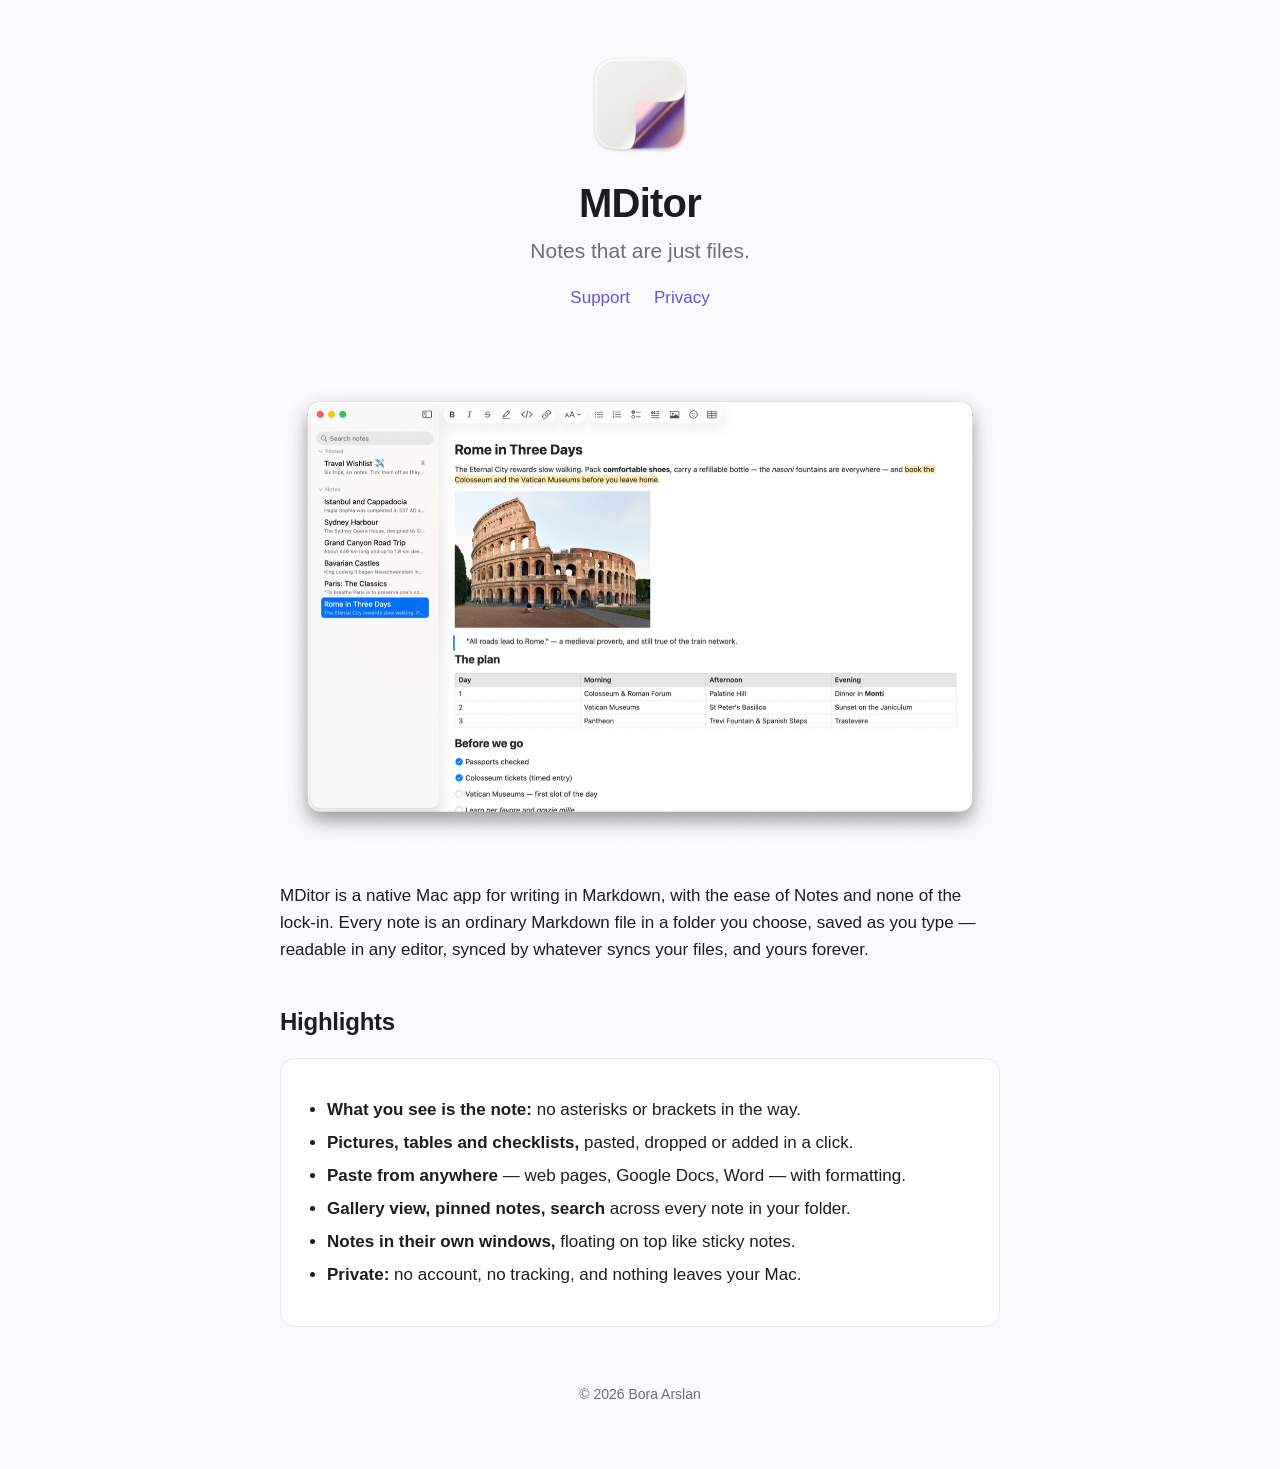
==== index.html @ 2f1ca531 "MDitor website: landing, privacy policy, support Co-Authored-By: Claude Opus 5.5 <noreply@anthropic." ====
<!doctype html>
<html lang="en">
<head>
<meta charset="utf-8">
<meta name="viewport" content="width=device-width, initial-scale=1">
<title>MDitor – Markdown Notes for Mac</title>
<meta name="description" content="MDitor is a native Mac app for writing notes in Markdown. Every note is a plain file in a folder you choose.">
<link rel="icon" href="images/icon.png">
<link rel="stylesheet" href="style.css">
</head>
<body>
<main>
  <header>
    <img class="icon" src="images/icon.png" alt="MDitor icon">
    <h1>MDitor</h1>
    <p class="tagline">Notes that are just files.</p>
    <nav><a href="support.html">Support</a><a href="privacy.html">Privacy</a></nav>
  </header>

  <img class="hero" src="images/hero.png" alt="MDitor showing a travel note with a photo, a table and a checklist">

  <p>MDitor is a native Mac app for writing in Markdown, with the ease of Notes
  and none of the lock-in. Every note is an ordinary Markdown file in a folder
  you choose, saved as you type — readable in any editor, synced by whatever
  syncs your files, and yours forever.</p>

  <h2>Highlights</h2>
  <div class="card">
    <ul>
      <li><b>What you see is the note:</b> no asterisks or brackets in the way.</li>
      <li><b>Pictures, tables and checklists,</b> pasted, dropped or added in a click.</li>
      <li><b>Paste from anywhere</b> — web pages, Google Docs, Word — with formatting.</li>
      <li><b>Gallery view, pinned notes, search</b> across every note in your folder.</li>
      <li><b>Notes in their own windows,</b> floating on top like sticky notes.</li>
      <li><b>Private:</b> no account, no tracking, and nothing leaves your Mac.</li>
    </ul>
  </div>

  <footer>© 2026 Bora Arslan</footer>
</main>
</body>
</html>
---- style.css ----
:root {
  --bg: #fbfbfd;
  --text: #1d1d1f;
  --muted: #6e6e73;
  --accent: #6b4fd8;
  --card: #ffffff;
  --line: #e5e5ea;
}
@media (prefers-color-scheme: dark) {
  :root {
    --bg: #111113;
    --text: #f5f5f7;
    --muted: #a1a1a6;
    --accent: #a48cff;
    --card: #1c1c1f;
    --line: #2c2c30;
  }
}
* { box-sizing: border-box; }
body {
  margin: 0;
  background: var(--bg);
  color: var(--text);
  font: 17px/1.6 -apple-system, BlinkMacSystemFont, "SF Pro Text", "Helvetica Neue", Arial, sans-serif;
}
main { max-width: 760px; margin: 0 auto; padding: 48px 20px 64px; }
header { text-align: center; margin-bottom: 40px; }
header img.icon { width: 112px; height: 112px; }
h1 { font-size: 40px; line-height: 1.15; margin: 12px 0 8px; letter-spacing: -0.02em; }
h2 { font-size: 24px; margin: 40px 0 8px; letter-spacing: -0.01em; }
p.tagline { color: var(--muted); font-size: 21px; margin: 0; }
img.hero { width: 100%; height: auto; margin: 32px 0 8px; }
a { color: var(--accent); text-decoration: none; }
a:hover { text-decoration: underline; }
.card {
  background: var(--card);
  border: 1px solid var(--line);
  border-radius: 14px;
  padding: 20px 24px;
  margin: 16px 0;
}
ul { padding-left: 22px; }
li { margin: 6px 0; }
nav { text-align: center; margin-top: 16px; }
nav a { margin: 0 12px; }
footer { text-align: center; color: var(--muted); font-size: 14px; margin-top: 56px; }
.muted { color: var(--muted); }
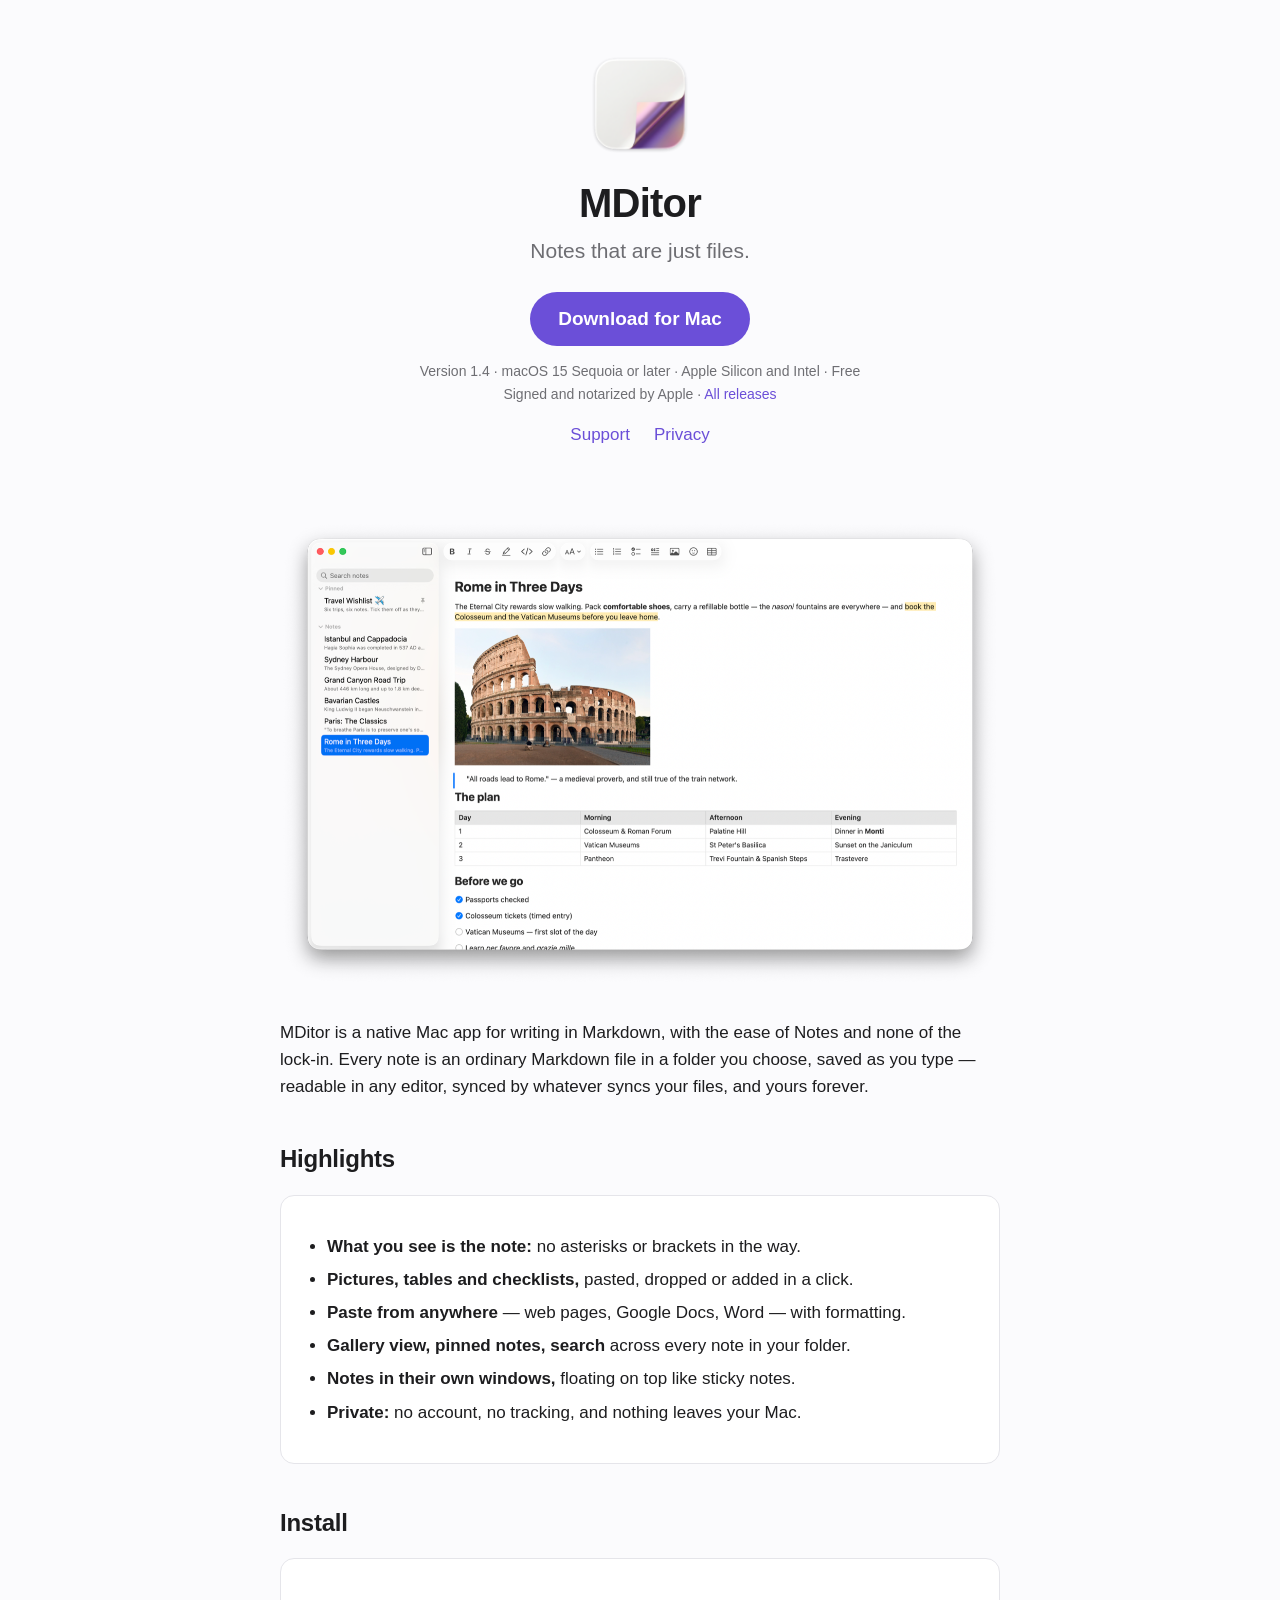
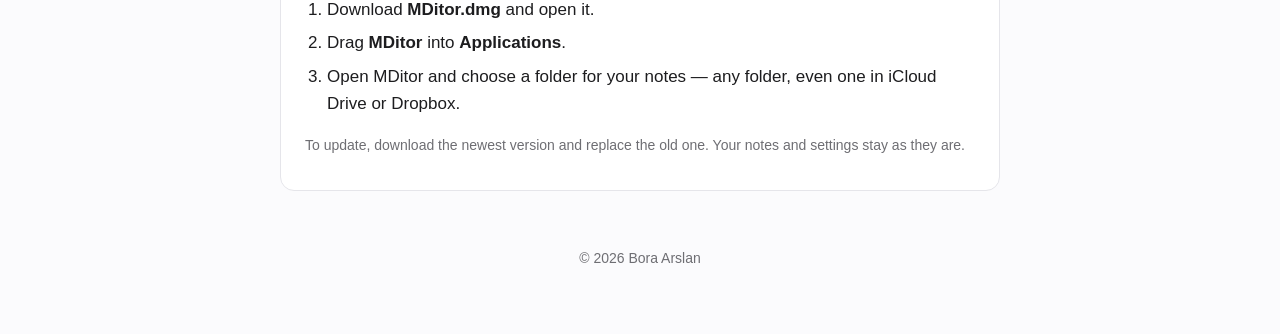
==== commit 9ff3c4e1: "Download button and install steps Co-Authored-By: Claude Opus 5.5 <noreply@anthropic.com>" ====
--- a/index.html
+++ b/index.html
@@ -14,6 +14,11 @@
     <img class="icon" src="images/icon.png" alt="MDitor icon">
     <h1>MDitor</h1>
     <p class="tagline">Notes that are just files.</p>
+    <p class="download">
+      <a class="button" href="https://github.com/bhogha/mditor-site/releases/latest/download/MDitor.dmg">Download for Mac</a>
+    </p>
+    <p class="muted small">Version 1.4 · macOS 15 Sequoia or later · Apple Silicon and Intel · Free<br>
+    Signed and notarized by Apple · <a href="https://github.com/bhogha/mditor-site/releases">All releases</a></p>
     <nav><a href="support.html">Support</a><a href="privacy.html">Privacy</a></nav>
   </header>
 
@@ -36,6 +41,16 @@
     </ul>
   </div>
 
+  <h2>Install</h2>
+  <div class="card">
+    <ol>
+      <li>Download <b>MDitor.dmg</b> and open it.</li>
+      <li>Drag <b>MDitor</b> into <b>Applications</b>.</li>
+      <li>Open MDitor and choose a folder for your notes — any folder, even one in iCloud Drive or Dropbox.</li>
+    </ol>
+    <p class="muted small">To update, download the newest version and replace the old one. Your notes and settings stay as they are.</p>
+  </div>
+
   <footer>© 2026 Bora Arslan</footer>
 </main>
 </body>
--- a/style.css
+++ b/style.css
@@ -45,3 +45,17 @@
 nav a { margin: 0 12px; }
 footer { text-align: center; color: var(--muted); font-size: 14px; margin-top: 56px; }
 .muted { color: var(--muted); }
+.download { margin: 24px 0 8px; }
+a.button {
+  display: inline-block;
+  background: var(--accent);
+  color: #fff;
+  font-weight: 600;
+  font-size: 19px;
+  padding: 12px 28px;
+  border-radius: 999px;
+}
+a.button:hover { text-decoration: none; filter: brightness(1.08); }
+@media (prefers-color-scheme: dark) { a.button { color: #111113; } }
+.small { font-size: 14px; }
+ol { padding-left: 22px; }
